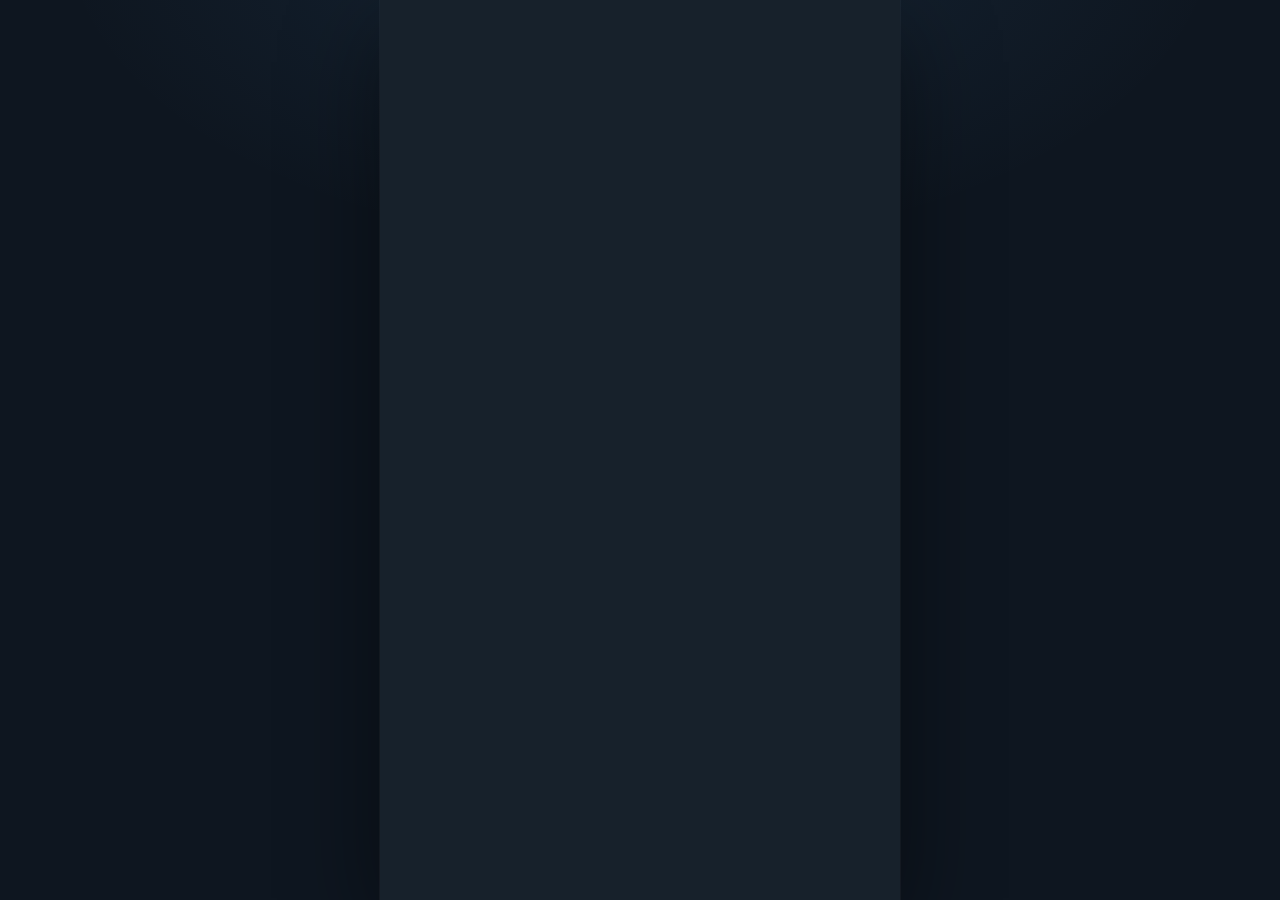
==== web_app/index.html @ c4d62d7a "Add Mini App hosting to TGDSS" ====
<!doctype html>
<html lang="ru" data-theme="dark">
  <head>
    <meta charset="utf-8" />
    <meta
      name="viewport"
      content="width=device-width, initial-scale=1, viewport-fit=cover"
    />
    <meta name="theme-color" content="#17212b" />
    <meta name="color-scheme" content="dark" />
    <meta name="format-detection" content="telephone=no" />
    <meta
      name="description"
      content="Демонстрационный каталог анкет игроков DDNet в формате Telegram Mini App. Вымышленные данные и медиа-заглушки."
    />
    <title>Анкеты DDNet — демо</title>

    <link rel="icon" href="assets/favicon.svg" type="image/svg+xml" />
    <link rel="stylesheet" href="css/base.css" />
    <link rel="stylesheet" href="css/components.css" />
    <link rel="stylesheet" href="css/views.css" />

    <!-- Клиентский SDK Mini Apps. Это не Bot API: токены не используются. -->
    <script src="https://telegram.org/js/telegram-web-app.js" defer></script>
    <script type="module" src="js/main.js"></script>
  </head>
  <body>
    <div id="app" class="app"></div>
    <div id="overlay-root"></div>
    <div id="toast-root" class="toast-root" aria-live="polite" aria-atomic="true"></div>

    <noscript>
      <div class="noscript">
        Для работы каталога нужен JavaScript. Это демонстрационное приложение без
        реальных данных.
      </div>
    </noscript>
  </body>
</html>
---- web_app/css/base.css ----
/* Базовые токены и каркас приложения */

:root {
  color-scheme: dark;

  --bg: #17212b;
  --bg-page: #0e1620;
  --surface: #1d2936;
  --surface-2: #24313f;
  --surface-3: #2d3c4d;

  --text: #f3f7fb;
  --text-2: #a9b9ca;
  --text-3: #8b9eb1;

  --accent: #61adf0;
  --accent-strong: #4d9fe8;
  --accent-ink: #08131d;
  --accent-soft: rgba(97, 173, 240, 0.14);

  --green: #4cd07d;
  --danger: #ff8181;
  --danger-soft: rgba(255, 129, 129, 0.12);

  --border: rgba(255, 255, 255, 0.07);
  --border-strong: rgba(255, 255, 255, 0.14);

  --radius-lg: 18px;
  --radius-md: 14px;
  --radius-sm: 11px;

  --header-h: 58px;
  --safe-top: max(env(safe-area-inset-top, 0px), var(--tg-safe-area-inset-top, 0px));
  --safe-bottom: max(env(safe-area-inset-bottom, 0px), var(--tg-safe-area-inset-bottom, 0px));

  --font:
    -apple-system, BlinkMacSystemFont, 'Segoe UI', Roboto, 'Helvetica Neue', Arial,
    'Noto Sans', sans-serif;

  --shadow-card: 0 6px 20px rgba(0, 0, 0, 0.16);
  --shadow-float: 0 16px 40px rgba(0, 0, 0, 0.42);
}

*,
*::before,
*::after {
  box-sizing: border-box;
}

html {
  background: var(--bg-page);
  -webkit-text-size-adjust: 100%;
}

html.is-locked,
html.is-locked body {
  overflow: hidden;
}

body {
  margin: 0;
  min-height: 100dvh;
  font-family: var(--font);
  font-size: 15px;
  line-height: 1.4;
  color: var(--text);
  background:
    radial-gradient(900px 500px at 50% -8%, rgba(97, 173, 240, 0.1), transparent 65%),
    var(--bg-page);
  -webkit-font-smoothing: antialiased;
  -moz-osx-font-smoothing: grayscale;
  -webkit-tap-highlight-color: transparent;
  overscroll-behavior-y: none;
}

h1,
h2,
h3,
p,
dl,
dd,
dt,
ul,
li {
  margin: 0;
  padding: 0;
}

ul {
  list-style: none;
}

button {
  font: inherit;
  color: inherit;
  background: none;
  border: 0;
  padding: 0;
  cursor: pointer;
  -webkit-tap-highlight-color: transparent;
}

input {
  font: inherit;
  color: inherit;
}

a {
  color: var(--accent);
  text-decoration: none;
}

img,
svg {
  display: block;
}

img {
  max-width: 100%;
}

[hidden] {
  display: none !important;
}

::selection {
  background: rgba(97, 173, 240, 0.34);
  color: #fff;
}

:focus-visible {
  outline: 2px solid var(--accent);
  outline-offset: 2px;
  border-radius: 6px;
}

.app {
  position: relative;
  width: 100%;
  max-width: 520px;
  min-height: 100vh;
  min-height: var(--tg-viewport-height, 100dvh);
  margin: 0 auto;
  background: var(--bg);
  overflow-x: clip;
  box-shadow:
    0 0 0 1px rgba(255, 255, 255, 0.035),
    0 30px 90px rgba(0, 0, 0, 0.45);
}

.view {
  display: flex;
  flex-direction: column;
  min-height: 100vh;
  min-height: var(--tg-viewport-height, 100dvh);
  animation: view-in 220ms ease both;
}

@keyframes view-in {
  from {
    opacity: 0;
  }
  to {
    opacity: 1;
  }
}

.sr-only {
  position: absolute;
  width: 1px;
  height: 1px;
  padding: 0;
  margin: -1px;
  overflow: hidden;
  clip: rect(0, 0, 0, 0);
  white-space: nowrap;
  border: 0;
}

.noscript {
  max-width: 420px;
  margin: 80px auto;
  padding: 20px;
  border-radius: 16px;
  background: var(--surface);
  color: var(--text-2);
  text-align: center;
  font-family: var(--font);
}

@media (min-width: 541px) {
  body {
    padding: 0;
  }
}

@media (max-width: 540px) {
  .app {
    box-shadow: none;
  }
}

@media (prefers-reduced-motion: reduce) {
  *,
  *::before,
  *::after {
    animation-duration: 0.01ms !important;
    animation-iteration-count: 1 !important;
    transition-duration: 0.01ms !important;
    scroll-behavior: auto !important;
  }
}
---- web_app/css/components.css ----
/* Переиспользуемые компоненты */

/* ---------- Шапка ---------- */

.app-header {
  position: sticky;
  top: 0;
  z-index: 30;
  display: grid;
  grid-template-columns: auto minmax(0, 1fr) auto;
  align-items: center;
  gap: 10px;
  min-height: var(--header-h);
  padding: calc(6px + var(--safe-top)) 12px 6px;
  background: rgba(23, 33, 43, 0.9);
  border-bottom: 1px solid var(--border);
  backdrop-filter: blur(18px) saturate(150%);
  -webkit-backdrop-filter: blur(18px) saturate(150%);
}

.app-header--center {
  grid-template-columns: 40px minmax(0, 1fr) 40px;
}

.app-header__side,
.app-header__actions {
  display: flex;
  align-items: center;
  gap: 4px;
}

.app-header__actions {
  justify-content: flex-end;
}

.app-header__titles {
  display: flex;
  flex-direction: column;
  justify-content: center;
  min-width: 0;
}

.app-header--center .app-header__titles {
  align-items: center;
  text-align: center;
}

.app-header__title {
  font-size: 16.5px;
  font-weight: 600;
  letter-spacing: -0.2px;
  white-space: nowrap;
  overflow: hidden;
  text-overflow: ellipsis;
}

.app-header__subtitle {
  margin-top: 1px;
  font-size: 11.5px;
  color: var(--text-3);
  white-space: nowrap;
  overflow: hidden;
  text-overflow: ellipsis;
}

.brand-mark {
  display: grid;
  place-items: center;
  width: 36px;
  height: 36px;
  border-radius: 11px;
  background: linear-gradient(140deg, #4d8df6 0%, #7b5cf0 100%);
  color: #fff;
  font-size: 12.5px;
  font-weight: 700;
  letter-spacing: 0.2px;
  box-shadow:
    inset 0 1px 0 rgba(255, 255, 255, 0.28),
    0 4px 12px rgba(63, 94, 220, 0.28);
}

.icon-button {
  display: grid;
  place-items: center;
  width: 40px;
  height: 40px;
  border-radius: 12px;
  color: var(--text-2);
  transition:
    background-color 150ms ease,
    color 150ms ease,
    transform 120ms ease;
}

.icon-button:active {
  transform: scale(0.94);
  background: var(--surface-2);
}

@media (hover: hover) {
  .icon-button:hover {
    background: var(--surface-2);
    color: var(--text);
  }
}

/* ---------- Поиск и чипы ---------- */

.search {
  display: flex;
  align-items: center;
  gap: 10px;
  height: 46px;
  padding: 0 12px;
  border-radius: 12px;
  background: var(--surface-2);
  border: 1px solid transparent;
  transition:
    border-color 160ms ease,
    background-color 160ms ease;
}

.search:focus-within {
  background: var(--surface);
  border-color: rgba(97, 173, 240, 0.45);
}

.search__icon {
  display: flex;
  color: var(--text-3);
  flex: 0 0 auto;
}

.search__input {
  flex: 1;
  min-width: 0;
  height: 100%;
  border: 0;
  outline: none;
  background: none;
  font-size: 16px;
}

.search__input::placeholder {
  color: var(--text-3);
}

.search__input::-webkit-search-cancel-button {
  display: none;
}

.search__clear {
  display: grid;
  place-items: center;
  width: 26px;
  height: 26px;
  border-radius: 50%;
  background: var(--surface-3);
  color: var(--text-2);
  flex: 0 0 auto;
}

.chips {
  display: flex;
  gap: 8px;
  overflow-x: auto;
  padding: 2px 0;
  scrollbar-width: none;
  -webkit-overflow-scrolling: touch;
}

.chips::-webkit-scrollbar {
  display: none;
}

.chip {
  flex: 0 0 auto;
  height: 34px;
  padding: 0 15px;
  border-radius: 999px;
  background: var(--surface-2);
  border: 1px solid transparent;
  color: var(--text-2);
  font-size: 13.5px;
  font-weight: 500;
  white-space: nowrap;
  transition:
    background-color 160ms ease,
    color 160ms ease,
    transform 120ms ease;
}

.chip:active {
  transform: scale(0.97);
}

.chip.is-active {
  background: var(--accent);
  color: var(--accent-ink);
  font-weight: 600;
}

/* ---------- Заголовки секций ---------- */

.section-head {
  display: flex;
  align-items: baseline;
  justify-content: space-between;
  gap: 12px;
  margin: 18px 2px 10px;
}

.section-title {
  display: flex;
  align-items: center;
  gap: 8px;
  font-size: 15px;
  font-weight: 600;
  letter-spacing: -0.1px;
}

.section-count {
  display: inline-flex;
  align-items: center;
  justify-content: center;
  min-width: 22px;
  height: 20px;
  padding: 0 7px;
  border-radius: 999px;
  background: var(--surface-2);
  color: var(--text-2);
  font-size: 11.5px;
  font-weight: 500;
  font-variant-numeric: tabular-nums;
}

.section-note {
  font-size: 11.5px;
  color: var(--text-3);
}

.section-hint {
  font-size: 11px;
  color: var(--text-3);
}

/* ---------- Карточка анкеты ---------- */

.player-list {
  display: grid;
  grid-template-columns: repeat(2, minmax(0, 1fr));
  gap: 12px;
}

.player-card {
  display: block;
  overflow: hidden;
  border-radius: var(--radius-lg);
  background: var(--surface);
  border: 1px solid var(--border);
  box-shadow: var(--shadow-card);
  color: var(--text);
  text-decoration: none;
  transition:
    transform 160ms ease,
    border-color 160ms ease;
}

.player-card:active {
  transform: scale(0.985);
  border-color: var(--border-strong);
}

@media (hover: hover) {
  .player-card:hover {
    border-color: var(--border-strong);
    transform: translateY(-1px);
  }
}

.player-card__cover {
  position: relative;
  aspect-ratio: 16 / 9;
  overflow: hidden;
  background: var(--surface-2);
}

.player-card__cover img {
  width: 100%;
  height: 100%;
  object-fit: cover;
}

.player-card__shade {
  position: absolute;
  inset: 0;
  background: linear-gradient(
    180deg,
    rgba(8, 14, 21, 0.34) 0%,
    rgba(8, 14, 21, 0) 38%,
    rgba(15, 23, 32, 0) 60%,
    rgba(15, 23, 32, 0.5) 100%
  );
  pointer-events: none;
}

.player-card__cover-top {
  position: absolute;
  top: 10px;
  left: 10px;
  right: 10px;
  display: flex;
  align-items: center;
  justify-content: space-between;
  gap: 8px;
}

.player-card__body {
  padding: 12px 14px 13px;
}

.player-card__row {
  display: flex;
  align-items: center;
  gap: 11px;
}

.avatar {
  display: block;
  border-radius: 50%;
  object-fit: cover;
  background: var(--surface-2);
}

.player-card__avatar {
  width: 50px;
  height: 50px;
  flex: 0 0 auto;
  border: 2px solid var(--surface-2);
}

.player-card__titles {
  flex: 1;
  min-width: 0;
}

.player-card__nick {
  font-size: 16.5px;
  font-weight: 600;
  letter-spacing: -0.2px;
  white-space: nowrap;
  overflow: hidden;
  text-overflow: ellipsis;
}

.player-card__meta {
  margin-top: 2px;
  font-size: 12px;
  color: var(--text-3);
  white-space: nowrap;
  overflow: hidden;
  text-overflow: ellipsis;
}

.player-card__chevron {
  display: flex;
  color: var(--text-3);
  flex: 0 0 auto;
  opacity: 0.85;
}

.player-card__stats {
  display: grid;
  grid-template-columns: repeat(2, minmax(0, 1fr));
  margin-top: 11px;
  padding-top: 10px;
  border-top: 1px solid var(--border);
}

.stat-cell {
  display: flex;
  flex-direction: column;
  gap: 1px;
  padding-left: 12px;
  border-left: 1px solid var(--border);
}

.stat-cell:first-child {
  padding-left: 0;
  border-left: 0;
}

.stat-cell__value {
  font-size: 14px;
  font-weight: 600;
  font-variant-numeric: tabular-nums;
}

.stat-cell__label {
  font-size: 10.5px;
  color: var(--text-3);
}

/* ---------- Значки ---------- */

.badge {
  display: inline-flex;
  align-items: center;
  gap: 5px;
  height: 26px;
  padding: 0 9px;
  border-radius: 9px;
  font-size: 11.5px;
  font-weight: 600;
  letter-spacing: 0.2px;
  white-space: nowrap;
  backdrop-filter: blur(10px);
  -webkit-backdrop-filter: blur(10px);
}

.badge--rank {
  background: rgba(8, 15, 23, 0.56);
  border: 1px solid rgba(255, 255, 255, 0.14);
  color: #fff;
}

.badge--online {
  background: rgba(8, 22, 15, 0.72);
  border: 1px solid rgba(76, 208, 125, 0.36);
  color: #b3f4cc;
}

.badge--online::before {
  content: '';
  width: 6px;
  height: 6px;
  border-radius: 50%;
  background: var(--green);
  box-shadow: 0 0 8px rgba(76, 208, 125, 0.85);
}

.badge--demo {
  position: absolute;
  left: 10px;
  bottom: 10px;
  height: 22px;
  padding: 0 8px;
  border-radius: 7px;
  background: rgba(8, 15, 23, 0.55);
  border: 1px solid rgba(255, 255, 255, 0.16);
  color: rgba(255, 255, 255, 0.82);
  font-size: 9.5px;
  letter-spacing: 1px;
  font-weight: 600;
}

/* ---------- Кнопки ---------- */

.btn {
  display: inline-flex;
  align-items: center;
  justify-content: center;
  gap: 8px;
  min-height: 46px;
  padding: 0 18px;
  border-radius: 12px;
  border: 1px solid transparent;
  font-size: 14.5px;
  font-weight: 600;
  letter-spacing: -0.1px;
  transition:
    background-color 150ms ease,
    transform 120ms ease,
    opacity 150ms ease;
}

.btn:active {
  transform: scale(0.98);
}

.btn--primary {
  background: var(--accent);
  color: var(--accent-ink);
}

.btn--secondary {
  background: var(--surface-2);
  border-color: var(--border);
  color: var(--text);
}

.btn--ghost {
  background: transparent;
  color: var(--accent);
}

.btn--block {
  width: 100%;
}

.btn--icon {
  width: 48px;
  min-width: 48px;
  padding: 0;
}

.btn[disabled] {
  opacity: 0.55;
  pointer-events: none;
}

@media (hover: hover) {
  .btn--primary:hover {
    background: #78baf7;
  }

  .btn--secondary:hover {
    background: var(--surface-3);
  }

  .btn--ghost:hover {
    background: var(--accent-soft);
  }
}

.link-button {
  align-self: center;
  padding: 6px;
  color: var(--accent);
  font-size: 12.5px;
}

/* ---------- Состояния ---------- */

.state {
  display: flex;
  flex-direction: column;
  align-items: center;
  text-align: center;
  padding: 42px 20px;
}

.state__icon {
  display: grid;
  place-items: center;
  width: 64px;
  height: 64px;
  margin-bottom: 16px;
  border-radius: 22px;
  background: var(--surface-2);
  color: var(--accent);
}

.state--danger .state__icon {
  background: var(--danger-soft);
  color: var(--danger);
}

.state__title {
  font-size: 18px;
  font-weight: 600;
  letter-spacing: -0.2px;
}

.state__text {
  max-width: 320px;
  margin-top: 8px;
  font-size: 14px;
  line-height: 1.5;
  color: var(--text-2);
}

.state__actions {
  display: flex;
  flex-wrap: wrap;
  justify-content: center;
  gap: 10px;
  margin-top: 22px;
}

/* ---------- Плашка о демо ---------- */

.demo-notice {
  display: flex;
  gap: 11px;
  padding: 13px 14px;
  border-radius: 14px;
  background: rgba(97, 173, 240, 0.07);
  border: 1px solid rgba(97, 173, 240, 0.14);
}

.demo-notice__icon {
  display: flex;
  padding-top: 1px;
  color: var(--accent);
  flex: 0 0 auto;
}

.demo-notice__title {
  margin-bottom: 3px;
  font-size: 12.5px;
  font-weight: 600;
}

.demo-notice__text {
  font-size: 11.5px;
  line-height: 1.45;
  color: var(--text-2);
}

/* ---------- Скелетоны ---------- */

.skeleton {
  position: relative;
  display: block;
  overflow: hidden;
  background: var(--surface-2);
  border-radius: 8px;
}

.skeleton::after {
  content: '';
  position: absolute;
  inset: 0;
  transform: translateX(-100%);
  background: linear-gradient(
    90deg,
    transparent 0%,
    rgba(255, 255, 255, 0.055) 50%,
    transparent 100%
  );
  animation: shimmer 1.5s infinite;
}

@keyframes shimmer {
  100% {
    transform: translateX(100%);
  }
}

.skeleton--cover {
  aspect-ratio: 16 / 9;
  border-radius: 0;
}

.skeleton--avatar {
  width: 50px;
  height: 50px;
  border-radius: 50%;
  flex: 0 0 auto;
}

.skeleton--line {
  height: 12px;
  border-radius: 6px;
}

.skeleton--thin {
  height: 9px;
}

.skeleton--w25 {
  width: 25%;
}

.skeleton--w30 {
  width: 30%;
}

.skeleton--w35 {
  width: 35%;
}

.skeleton--w40 {
  width: 40%;
}

.skeleton--w55 {
  width: 55%;
}

.skeleton--w60 {
  width: 60%;
}

.skeleton--w70 {
  width: 70%;
}

.skeleton--w80 {
  width: 80%;
}

.skeleton-stack {
  display: flex;
  flex: 1;
  flex-direction: column;
  gap: 8px;
}

.player-card--skeleton .skeleton--line {
  margin-top: 10px;
}

.player-card--skeleton .skeleton-stack .skeleton--line {
  margin-top: 0;
}

.skeleton-stats {
  display: grid;
  grid-template-columns: repeat(3, 1fr);
  gap: 10px;
  margin-top: 16px;
}

.skeleton--tile {
  height: 32px;
  border-radius: 8px;
}

/* ---------- Нижняя панель действий ---------- */

.action-bar {
  position: fixed;
  bottom: 0;
  left: 50%;
  z-index: 40;
  width: 100%;
  max-width: 520px;
  transform: translateX(-50%);
  padding: 10px 16px calc(10px + var(--safe-bottom));
  background: rgba(23, 33, 43, 0.92);
  border-top: 1px solid var(--border);
  backdrop-filter: blur(16px) saturate(150%);
  -webkit-backdrop-filter: blur(16px) saturate(150%);
}

.action-bar__inner {
  display: flex;
  gap: 10px;
}

.action-bar__icon {
  flex: 0 0 48px;
}

.action-bar__share {
  flex: 1;
}

/* ---------- Оверлеи ---------- */

.overlay {
  position: fixed;
  inset: 0;
  z-index: 100;
  display: flex;
  justify-content: center;
}

.overlay__backdrop {
  position: absolute;
  inset: 0;
  background: rgba(5, 10, 16, 0.62);
  backdrop-filter: blur(3px);
  -webkit-backdrop-filter: blur(3px);
  opacity: 0;
  transition: opacity 220ms ease;
}

.overlay--sheet {
  align-items: flex-end;
}

.overlay.is-open .overlay__backdrop {
  opacity: 1;
}

.overlay.is-closing .overlay__backdrop {
  opacity: 0;
}

/* ---------- Нижняя шторка ---------- */

.sheet {
  position: relative;
  display: flex;
  flex-direction: column;
  width: 100%;
  max-width: 520px;
  max-height: 88dvh;
  padding-bottom: calc(10px + var(--safe-bottom));
  background: var(--bg);
  border: 1px solid var(--border);
  border-bottom: 0;
  border-radius: 22px 22px 0 0;
  box-shadow: var(--shadow-float);
  transform: translateY(28px);
  opacity: 0;
  outline: none;
  transition:
    transform 240ms cubic-bezier(0.2, 0.8, 0.2, 1),
    opacity 200ms ease;
}

.overlay.is-open .sheet {
  transform: none;
  opacity: 1;
}

.overlay.is-closing .sheet {
  transform: translateY(36px);
  opacity: 0;
}

.sheet__handle {
  width: 38px;
  height: 4px;
  margin: 8px auto 2px;
  border-radius: 2px;
  background: var(--border-strong);
}

.sheet__head {
  display: flex;
  align-items: flex-start;
  justify-content: space-between;
  gap: 12px;
  padding: 6px 16px 10px 18px;
}

.sheet__eyebrow {
  margin-bottom: 3px;
  font-size: 10.5px;
  letter-spacing: 0.6px;
  text-transform: uppercase;
  color: var(--text-3);
}

.sheet__title {
  font-size: 20px;
  font-weight: 700;
  letter-spacing: -0.3px;
}

.sheet__body {
  overflow-y: auto;
  padding: 0 18px 8px;
  overscroll-behavior: contain;
}

.sheet__lead {
  margin-bottom: 14px;
  font-size: 13.5px;
  line-height: 1.55;
  color: var(--text-2);
}

.fact-strip {
  display: flex;
  flex-wrap: wrap;
  gap: 6px;
  margin-bottom: 18px;
}

.fact-pill {
  display: inline-flex;
  align-items: baseline;
  gap: 3px;
  padding: 5px 9px;
  border-radius: 8px;
  background: var(--surface-2);
  color: var(--text-2);
  font-size: 11px;
}

.fact-pill b {
  color: var(--text);
  font-size: 12px;
}

.fact-list {
  display: flex;
  flex-direction: column;
  gap: 15px;
}

.fact {
  display: flex;
  gap: 11px;
}

.fact__icon {
  display: grid;
  place-items: center;
  width: 34px;
  height: 34px;
  border-radius: 10px;
  background: var(--surface-2);
  color: var(--accent);
  flex: 0 0 auto;
}

.fact__title {
  margin-bottom: 2px;
  font-size: 13.5px;
  font-weight: 600;
}

.fact__text {
  font-size: 12.5px;
  line-height: 1.5;
  color: var(--text-2);
}

.sheet__footer {
  display: flex;
  align-items: center;
  justify-content: space-between;
  gap: 12px;
  padding: 12px 18px 2px;
  border-top: 1px solid var(--border);
}

.sheet__version {
  font-size: 11px;
  color: var(--text-3);
}

.sheet__footer .btn {
  min-height: 40px;
  padding: 0 20px;
}

/* ---------- Лайтбокс ---------- */

.overlay--lightbox {
  z-index: 120;
  background: rgba(4, 8, 13, 0.97);
  opacity: 0;
  transition: opacity 180ms ease;
}

.overlay--lightbox.is-open {
  opacity: 1;
}

.overlay--lightbox.is-closing {
  opacity: 0;
}

.lightbox {
  position: relative;
  display: flex;
  flex-direction: column;
  width: 100%;
  max-width: 760px;
  height: 100dvh;
  padding: calc(8px + var(--safe-top)) 12px calc(10px + var(--safe-bottom));
  outline: none;
}

.lightbox__head {
  display: flex;
  align-items: center;
  justify-content: space-between;
  gap: 12px;
  padding: 2px 2px 8px;
}

.lightbox__head-text {
  display: flex;
  flex-direction: column;
  gap: 2px;
}

.lightbox__title {
  font-size: 14px;
  font-weight: 600;
}

.lightbox__counter {
  font-size: 11.5px;
  color: var(--text-3);
  font-variant-numeric: tabular-nums;
}

.lightbox__close {
  display: grid;
  place-items: center;
  width: 40px;
  height: 40px;
  border-radius: 50%;
  background: rgba(255, 255, 255, 0.08);
  border: 1px solid var(--border);
  color: var(--text);
}

.lightbox__viewport {
  position: relative;
  display: flex;
  flex: 1;
  align-items: center;
  justify-content: center;
  min-height: 0;
}

.lightbox__stage {
  display: flex;
  align-items: center;
  justify-content: center;
  width: 100%;
  height: 100%;
  touch-action: pan-y;
}

.lightbox__image {
  max-width: 100%;
  max-height: 100%;
  border-radius: 14px;
  object-fit: contain;
  background: #0a1119;
  box-shadow: 0 18px 50px rgba(0, 0, 0, 0.45);
}

.lightbox__video {
  position: relative;
  display: flex;
  align-items: center;
  justify-content: center;
  width: 100%;
  height: 100%;
}

.lightbox__video img {
  max-width: 100%;
  max-height: 100%;
  border-radius: 14px;
  object-fit: contain;
}

.lightbox__play {
  position: absolute;
  inset: 0;
  display: flex;
  flex-direction: column;
  align-items: center;
  justify-content: center;
  gap: 4px;
  width: 82px;
  height: 82px;
  margin: auto;
  border-radius: 50%;
  background: rgba(8, 15, 23, 0.66);
  border: 1px solid rgba(255, 255, 255, 0.28);
  color: #fff;
  font-size: 9.5px;
  backdrop-filter: blur(8px);
  -webkit-backdrop-filter: blur(8px);
}

.lightbox__play span {
  opacity: 0.82;
}

.lightbox__nav {
  position: absolute;
  top: 50%;
  z-index: 2;
  display: grid;
  place-items: center;
  width: 40px;
  height: 40px;
  border-radius: 50%;
  background: rgba(255, 255, 255, 0.08);
  border: 1px solid var(--border);
  color: var(--text);
  transform: translateY(-50%);
  backdrop-filter: blur(8px);
  -webkit-backdrop-filter: blur(8px);
}

.lightbox__nav--prev {
  left: 2px;
}

.lightbox__nav--next {
  right: 2px;
}

.lightbox__nav:disabled {
  opacity: 0.18;
  pointer-events: none;
}

.lightbox__foot {
  display: flex;
  flex-direction: column;
  gap: 3px;
  padding: 12px 6px 2px;
}

.lightbox__caption {
  font-size: 13px;
  line-height: 1.45;
  color: var(--text-2);
}

.lightbox__meta {
  font-size: 11px;
  color: var(--text-3);
}

/* ---------- Тост ---------- */

.toast-root {
  position: fixed;
  bottom: calc(84px + var(--safe-bottom));
  left: 50%;
  z-index: 200;
  display: flex;
  justify-content: center;
  width: min(440px, calc(100vw - 32px));
  transform: translateX(-50%);
  pointer-events: none;
}

.toast {
  display: flex;
  align-items: center;
  gap: 9px;
  max-width: 100%;
  padding: 10px 14px;
  border-radius: 12px;
  background: #283747;
  border: 1px solid var(--border-strong);
  box-shadow: var(--shadow-float);
  font-size: 13px;
  line-height: 1.35;
  opacity: 0;
  transform: translateY(10px);
  transition:
    opacity 200ms ease,
    transform 200ms ease;
}

.toast.is-visible {
  opacity: 1;
  transform: none;
}

.toast__icon {
  display: flex;
  color: var(--accent);
  flex: 0 0 auto;
}

.toast--danger .toast__icon {
  color: var(--danger);
}

.toast__text {
  min-width: 0;
}
---- web_app/css/views.css ----
/* Экраны приложения */

/* ---------- Главная ---------- */

.view--home {
  padding-bottom: 0;
}

.home {
  display: flex;
  flex: 1;
  flex-direction: column;
  padding: 12px 16px calc(26px + var(--safe-bottom));
}

.home__top {
  display: flex;
  flex-direction: column;
  gap: 10px;
}

.home__list {
  margin-top: 2px;
}

.home__footer {
  display: flex;
  flex-direction: column;
  gap: 12px;
  margin-top: 24px;
}

.load-more {
  margin-top: 14px;
}

/* ---------- Подробная анкета ---------- */

.view--player {
  padding-bottom: calc(86px + var(--safe-bottom));
}

.profile-hero {
  position: relative;
}

.profile-hero__cover {
  position: relative;
  aspect-ratio: 16 / 9;
  overflow: hidden;
  background: var(--surface-2);
}

.profile-hero__cover img {
  width: 100%;
  height: 100%;
  object-fit: cover;
}

.profile-hero__shade {
  position: absolute;
  inset: 0;
  background: linear-gradient(
    180deg,
    rgba(9, 15, 23, 0.24) 0%,
    rgba(9, 15, 23, 0) 42%,
    rgba(23, 33, 43, 0.72) 100%
  );
  pointer-events: none;
}

.profile-live {
  position: absolute;
  z-index: 2;
  top: 10px;
  right: 10px;
  display: flex;
  flex-direction: column;
  align-items: flex-end;
  gap: 3px;
  max-width: min(72%, 280px);
  padding: 8px 10px;
  border: 1px solid rgba(255, 255, 255, 0.2);
  border-radius: 12px;
  background: rgba(8, 15, 23, 0.76);
  color: #fff;
  text-align: right;
  backdrop-filter: blur(10px);
  -webkit-backdrop-filter: blur(10px);
}

.profile-live__label {
  color: #b3f4cc;
  font-size: 9px;
  font-weight: 700;
  letter-spacing: 0.7px;
}

.profile-live__server,
.profile-live__map {
  max-width: 100%;
  overflow: hidden;
  font-size: 11px;
  line-height: 1.25;
  text-overflow: ellipsis;
  white-space: nowrap;
}

.profile-live__map {
  color: rgba(255, 255, 255, 0.72);
}

.profile-hero__identity {
  position: relative;
  display: flex;
  flex-direction: column;
  align-items: center;
  margin-top: -46px;
  padding: 0 20px;
  text-align: center;
}

.profile-hero__avatar-wrap {
  position: relative;
  width: 96px;
  height: 96px;
  flex: 0 0 auto;
}

.profile-hero__avatar {
  width: 96px;
  height: 96px;
  border: 4px solid var(--bg);
  border-radius: 50%;
  object-fit: cover;
  background: var(--surface-2);
  box-shadow: 0 10px 28px rgba(0, 0, 0, 0.32);
}

.profile-hero__nick {
  max-width: 100%;
  margin-top: 10px;
  font-size: 24px;
  font-weight: 700;
  letter-spacing: -0.4px;
  overflow-wrap: anywhere;
}

.profile-hero__meta {
  display: flex;
  align-items: center;
  gap: 6px;
  margin-top: 4px;
  font-size: 12.5px;
  color: var(--text-3);
}

.profile-body {
  display: flex;
  flex-direction: column;
  gap: 20px;
  padding: 18px 16px 0;
}

.section {
  display: flex;
  flex-direction: column;
}

.section > .section-head {
  margin: 0 2px 9px;
}

/* Плитки ключевой статистики */

.stat-tiles {
  display: grid;
  grid-template-columns: repeat(2, 1fr);
  padding: 14px 0;
  border: 1px solid var(--border);
  border-radius: 16px;
  background: var(--surface);
}

.stat-tile {
  display: flex;
  flex-direction: column;
  align-items: center;
  gap: 2px;
  padding: 0 8px;
  border-left: 1px solid var(--border);
}

.stat-tile:first-child {
  border-left: 0;
}

.stat-tile__value {
  font-size: 20px;
  font-weight: 700;
  letter-spacing: -0.3px;
  font-variant-numeric: tabular-nums;
}

.stat-tile__label {
  font-size: 10.5px;
  color: var(--text-3);
  text-align: center;
}

/* Таблица статистики */

.info-card {
  padding: 4px 0;
  border: 1px solid var(--border);
  border-radius: 16px;
  background: var(--surface);
  overflow: hidden;
}

.info-row {
  display: flex;
  align-items: center;
  gap: 10px;
  padding: 10px 14px;
  border-top: 1px solid var(--border);
}

.info-row:first-child {
  border-top: 0;
}

.info-row__icon {
  display: grid;
  place-items: center;
  width: 30px;
  height: 30px;
  border-radius: 9px;
  background: var(--surface-2);
  color: var(--accent);
  flex: 0 0 auto;
}

.info-row__label {
  flex: 1;
  min-width: 0;
  font-size: 13.5px;
  color: var(--text-2);
}

.info-row__value {
  max-width: 58%;
  font-size: 13.5px;
  font-weight: 600;
  color: var(--text);
  text-align: right;
  overflow-wrap: anywhere;
}

/* Описание */

.text-card {
  padding: 14px 15px;
  border: 1px solid var(--border);
  border-radius: 16px;
  background: var(--surface);
}

.text-card p {
  font-size: 13.8px;
  line-height: 1.6;
  color: var(--text-2);
}

/* Галерея */

.gallery {
  display: grid;
  grid-template-columns: 1fr 1fr;
  gap: 8px;
}

.gallery__item {
  position: relative;
  aspect-ratio: 1 / 1;
  padding: 0;
  overflow: hidden;
  border: 0;
  border-radius: 14px;
  background: var(--surface-2);
  cursor: pointer;
}

.gallery__item:first-child {
  grid-column: 1 / -1;
  aspect-ratio: 16 / 9;
}

.gallery__item img {
  width: 100%;
  height: 100%;
  object-fit: cover;
  transition: transform 300ms ease;
}

.gallery__item:active img {
  transform: scale(1.03);
}

.gallery__item:focus-visible {
  outline-offset: -3px;
}

.gallery__shade {
  position: absolute;
  inset: 0;
  background: linear-gradient(
    180deg,
    rgba(8, 14, 21, 0.04) 0%,
    rgba(8, 14, 21, 0.12) 55%,
    rgba(8, 14, 21, 0.5) 100%
  );
  pointer-events: none;
}

.gallery__play {
  position: absolute;
  inset: 0;
  display: grid;
  place-items: center;
  width: 48px;
  height: 48px;
  margin: auto;
  border-radius: 50%;
  background: rgba(8, 14, 21, 0.55);
  border: 1px solid rgba(255, 255, 255, 0.25);
  color: #fff;
  backdrop-filter: blur(8px);
  -webkit-backdrop-filter: blur(8px);
}

.gallery__play svg {
  margin-left: 2px;
}

.gallery__duration {
  position: absolute;
  right: 8px;
  bottom: 8px;
  padding: 2px 6px;
  border-radius: 6px;
  background: rgba(8, 14, 21, 0.72);
  color: #fff;
  font-size: 10.5px;
  font-weight: 600;
}

.gallery__type {
  position: absolute;
  top: 8px;
  left: 8px;
  display: grid;
  place-items: center;
  width: 26px;
  height: 26px;
  border-radius: 8px;
  background: rgba(8, 14, 21, 0.55);
  color: rgba(255, 255, 255, 0.82);
  backdrop-filter: blur(8px);
  -webkit-backdrop-filter: blur(8px);
}

/* ---------- Скелетон анкеты ---------- */

.player-skeleton {
  padding-bottom: 30px;
}

.skeleton--hero {
  aspect-ratio: 16 / 9;
  border-radius: 0;
}

.player-skeleton__head {
  display: flex;
  flex-direction: column;
  align-items: center;
  gap: 10px;
  margin-top: -44px;
  padding: 0 20px;
}

.skeleton--profile-avatar {
  width: 92px;
  height: 92px;
  border: 4px solid var(--bg);
  border-radius: 50%;
}

.player-skeleton__head .skeleton--line {
  height: 12px;
}

.player-skeleton__head .skeleton--thin {
  height: 9px;
}

.skeleton-tiles {
  display: grid;
  grid-template-columns: repeat(2, 1fr);
  gap: 8px;
  padding: 20px 16px 0;
}

.skeleton-tiles .skeleton--tile {
  height: 64px;
  border-radius: 12px;
}

.player-skeleton__block {
  display: flex;
  flex-direction: column;
  gap: 10px;
  padding: 22px 16px 0;
}

.skeleton--panel {
  height: 190px;
  border-radius: 16px;
}

.skeleton--panel-sm {
  height: 100px;
}

/* ---------- Ошибки ---------- */

.player-error {
  padding: 26px 16px calc(40px + var(--safe-bottom));
}

/* ---------- 404 ---------- */

.view--notfound .notfound {
  display: flex;
  flex: 1;
  align-items: center;
  justify-content: center;
  padding: 20px 16px calc(30px + var(--safe-bottom));
}
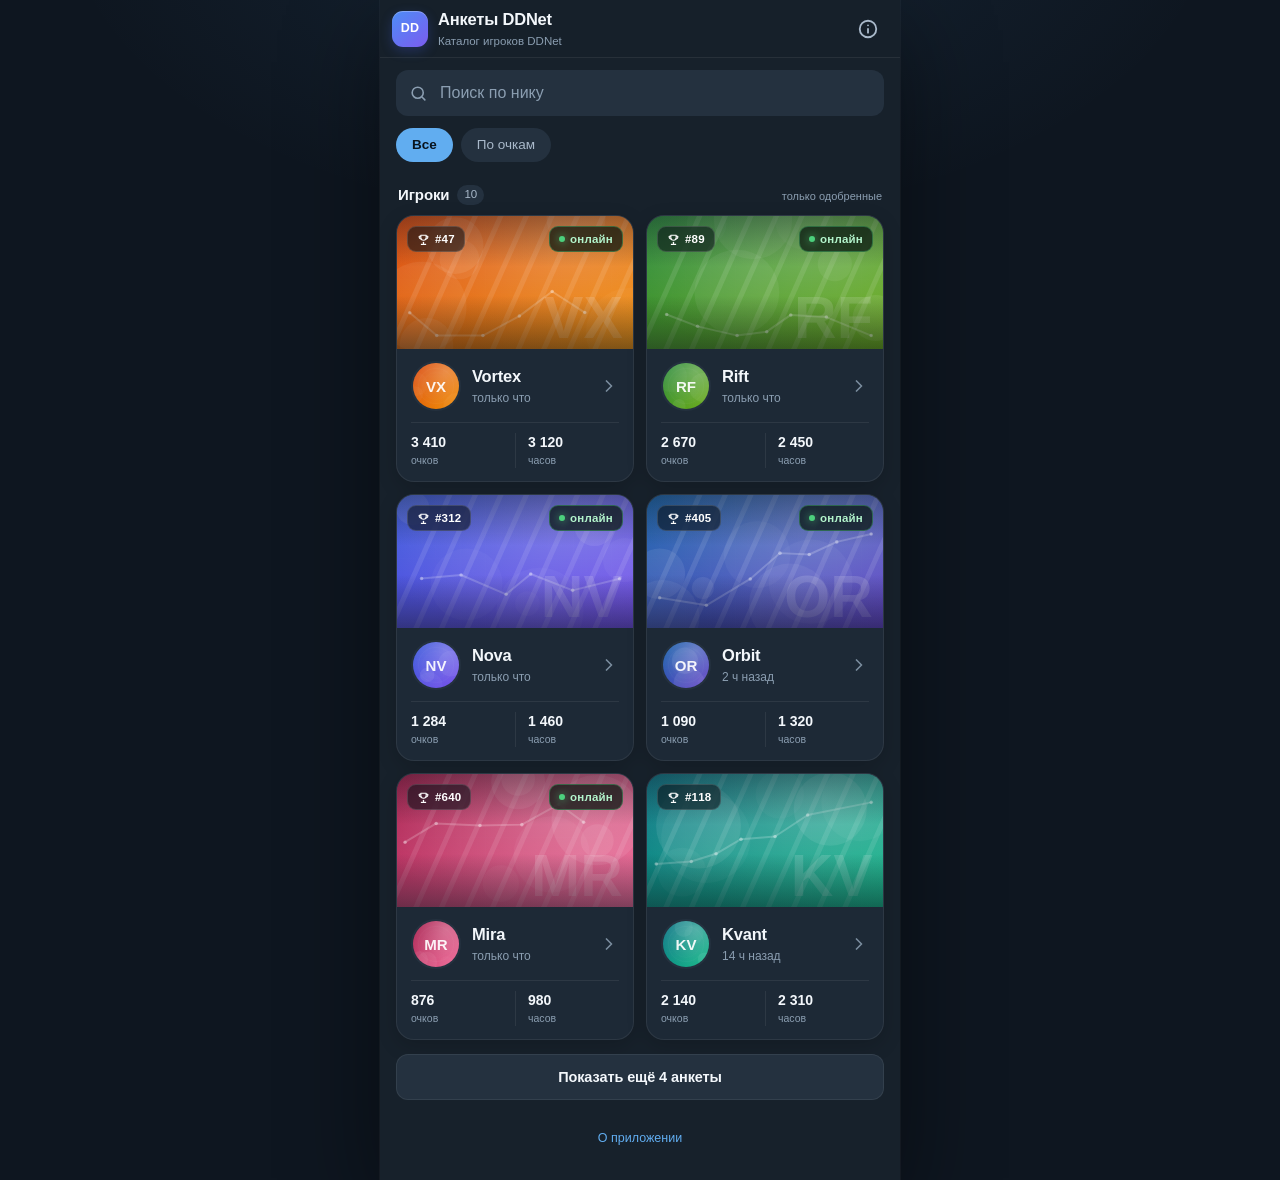
==== commit 9d006e70: "Serve Mini App from dossier bot startup" ====
--- a/web_app/index.html
+++ b/web_app/index.html
@@ -11,9 +11,9 @@
     <meta name="format-detection" content="telephone=no" />
     <meta
       name="description"
-      content="Демонстрационный каталог анкет игроков DDNet в формате Telegram Mini App. Вымышленные данные и медиа-заглушки."
+      content="Каталог анкет игроков DDNet в формате Telegram Mini App. Сейчас отображаются примеры профилей."
     />
-    <title>Анкеты DDNet — демо</title>
+    <title>Анкеты DDNet</title>
 
     <link rel="icon" href="assets/favicon.svg" type="image/svg+xml" />
     <link rel="stylesheet" href="css/base.css" />
@@ -31,8 +31,7 @@
 
     <noscript>
       <div class="noscript">
-        Для работы каталога нужен JavaScript. Это демонстрационное приложение без
-        реальных данных.
+        Для работы каталога нужен JavaScript. Сейчас отображаются примеры анкет.
       </div>
     </noscript>
   </body>
--- a/web_app/css/components.css
+++ b/web_app/css/components.css
@@ -439,21 +439,6 @@
   box-shadow: 0 0 8px rgba(76, 208, 125, 0.85);
 }
 
-.badge--demo {
-  position: absolute;
-  left: 10px;
-  bottom: 10px;
-  height: 22px;
-  padding: 0 8px;
-  border-radius: 7px;
-  background: rgba(8, 15, 23, 0.55);
-  border: 1px solid rgba(255, 255, 255, 0.16);
-  color: rgba(255, 255, 255, 0.82);
-  font-size: 9.5px;
-  letter-spacing: 1px;
-  font-weight: 600;
-}
-
 /* ---------- Кнопки ---------- */
 
 .btn {
@@ -576,36 +561,6 @@
   justify-content: center;
   gap: 10px;
   margin-top: 22px;
-}
-
-/* ---------- Плашка о демо ---------- */
-
-.demo-notice {
-  display: flex;
-  gap: 11px;
-  padding: 13px 14px;
-  border-radius: 14px;
-  background: rgba(97, 173, 240, 0.07);
-  border: 1px solid rgba(97, 173, 240, 0.14);
-}
-
-.demo-notice__icon {
-  display: flex;
-  padding-top: 1px;
-  color: var(--accent);
-  flex: 0 0 auto;
-}
-
-.demo-notice__title {
-  margin-bottom: 3px;
-  font-size: 12.5px;
-  font-weight: 600;
-}
-
-.demo-notice__text {
-  font-size: 11.5px;
-  line-height: 1.45;
-  color: var(--text-2);
 }
 
 /* ---------- Скелетоны ---------- */
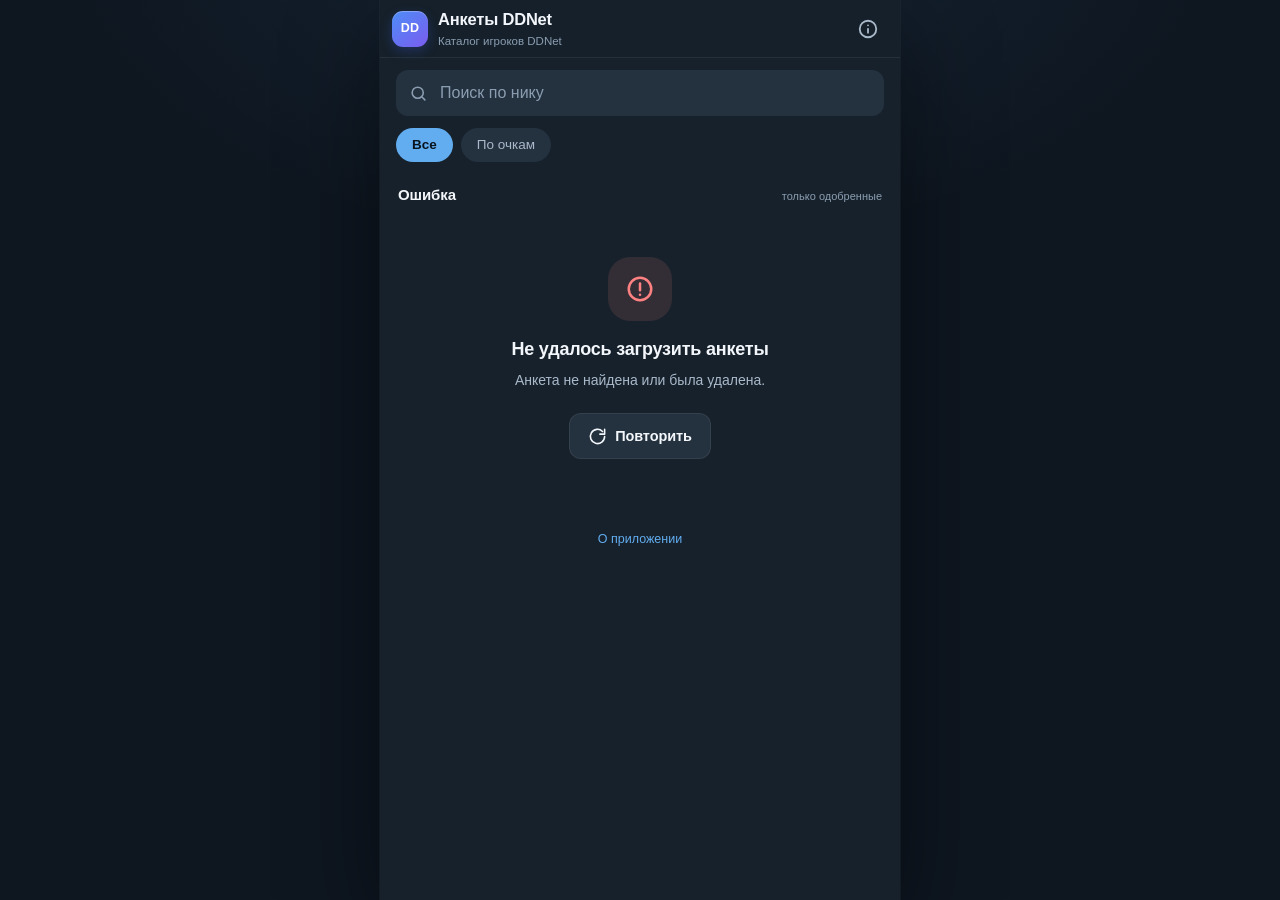
==== commit d325566c: "Connect approved dossiers to Mini App" ====
--- a/web_app/index.html
+++ b/web_app/index.html
@@ -11,7 +11,7 @@
     <meta name="format-detection" content="telephone=no" />
     <meta
       name="description"
-      content="Каталог анкет игроков DDNet в формате Telegram Mini App. Сейчас отображаются примеры профилей."
+      content="Каталог одобренных анкет игроков DDNet в формате Telegram Mini App."
     />
     <title>Анкеты DDNet</title>
 
@@ -31,7 +31,7 @@
 
     <noscript>
       <div class="noscript">
-        Для работы каталога нужен JavaScript. Сейчас отображаются примеры анкет.
+        Для просмотра каталога включите JavaScript.
       </div>
     </noscript>
   </body>
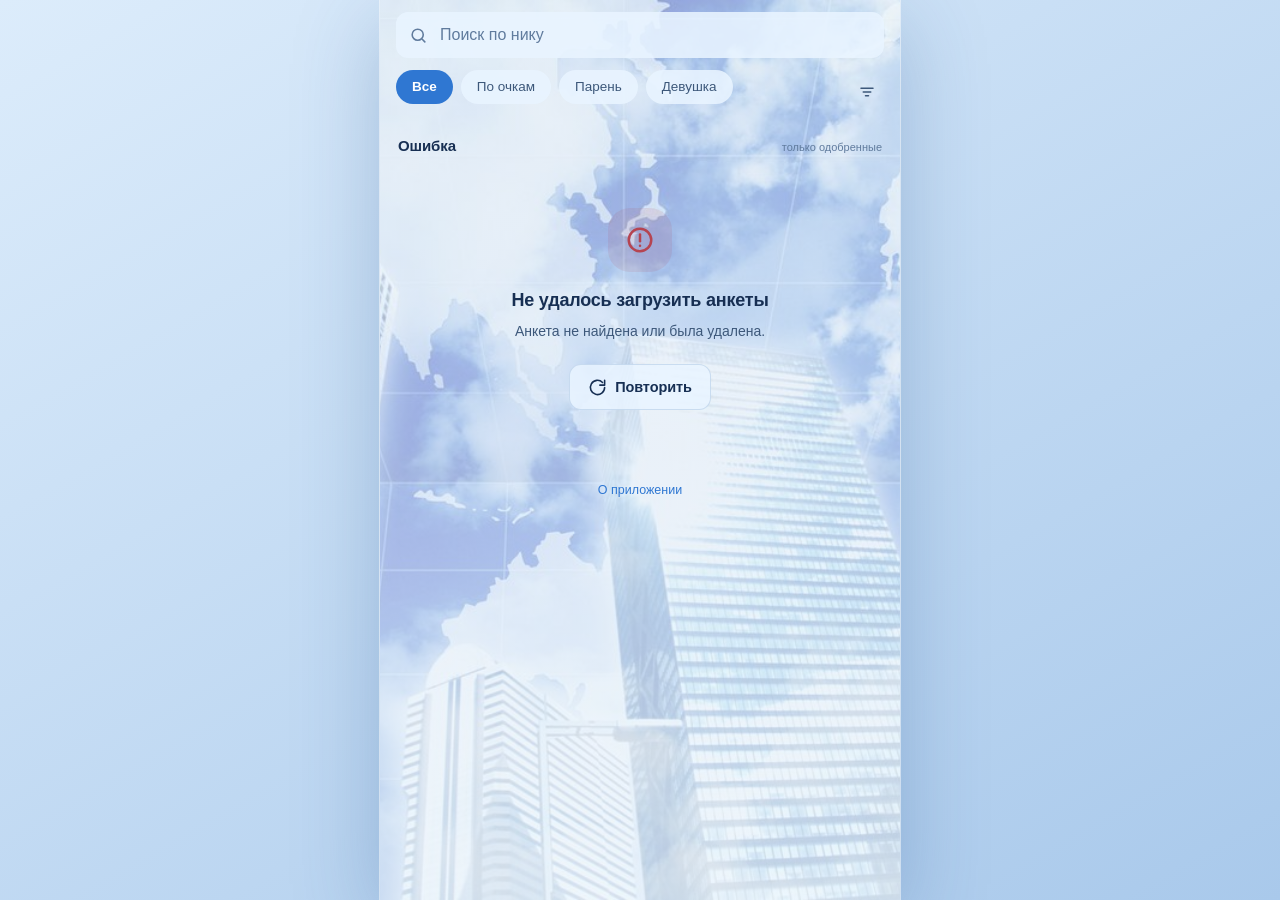
==== commit 394e7235: "Apply sky city theme to dossier app" ====
--- a/web_app/index.html
+++ b/web_app/index.html
@@ -1,13 +1,13 @@
 <!doctype html>
-<html lang="ru" data-theme="dark">
+<html lang="ru" data-theme="sky">
   <head>
     <meta charset="utf-8" />
     <meta
       name="viewport"
       content="width=device-width, initial-scale=1, viewport-fit=cover"
     />
-    <meta name="theme-color" content="#17212b" />
-    <meta name="color-scheme" content="dark" />
+    <meta name="theme-color" content="#e8f3ff" />
+    <meta name="color-scheme" content="light" />
     <meta name="format-detection" content="telephone=no" />
     <meta
       name="description"
--- a/web_app/css/base.css
+++ b/web_app/css/base.css
@@ -1,29 +1,29 @@
 /* Базовые токены и каркас приложения */
 
 :root {
-  color-scheme: dark;
-
-  --bg: #17212b;
-  --bg-page: #0e1620;
-  --surface: #1d2936;
-  --surface-2: #24313f;
-  --surface-3: #2d3c4d;
-
-  --text: #f3f7fb;
-  --text-2: #a9b9ca;
-  --text-3: #8b9eb1;
-
-  --accent: #61adf0;
-  --accent-strong: #4d9fe8;
-  --accent-ink: #08131d;
-  --accent-soft: rgba(97, 173, 240, 0.14);
-
-  --green: #4cd07d;
-  --danger: #ff8181;
-  --danger-soft: rgba(255, 129, 129, 0.12);
-
-  --border: rgba(255, 255, 255, 0.07);
-  --border-strong: rgba(255, 255, 255, 0.14);
+  color-scheme: light;
+
+  --bg: #eaf3ff;
+  --bg-page: #c9dff5;
+  --surface: rgba(255, 255, 255, 0.86);
+  --surface-2: rgba(233, 244, 255, 0.88);
+  --surface-3: rgba(207, 226, 247, 0.95);
+
+  --text: #172f53;
+  --text-2: #3d587a;
+  --text-3: #607b9d;
+
+  --accent: #2f77d2;
+  --accent-strong: #1d63bd;
+  --accent-ink: #ffffff;
+  --accent-soft: rgba(47, 119, 210, 0.13);
+
+  --green: #15896c;
+  --danger: #b54451;
+  --danger-soft: rgba(181, 68, 81, 0.11);
+
+  --border: rgba(63, 113, 172, 0.18);
+  --border-strong: rgba(45, 103, 176, 0.34);
 
   --radius-lg: 18px;
   --radius-md: 14px;
@@ -37,8 +37,8 @@
     -apple-system, BlinkMacSystemFont, 'Segoe UI', Roboto, 'Helvetica Neue', Arial,
     'Noto Sans', sans-serif;
 
-  --shadow-card: 0 6px 20px rgba(0, 0, 0, 0.16);
-  --shadow-float: 0 16px 40px rgba(0, 0, 0, 0.42);
+  --shadow-card: 0 10px 28px rgba(29, 77, 143, 0.13);
+  --shadow-float: 0 18px 46px rgba(20, 61, 115, 0.24);
 }
 
 *,
@@ -64,9 +64,7 @@
   font-size: 15px;
   line-height: 1.4;
   color: var(--text);
-  background:
-    radial-gradient(900px 500px at 50% -8%, rgba(97, 173, 240, 0.1), transparent 65%),
-    var(--bg-page);
+  background: linear-gradient(150deg, #dcecfb, #a9c9eb);
   -webkit-font-smoothing: antialiased;
   -moz-osx-font-smoothing: grayscale;
   -webkit-tap-highlight-color: transparent;
@@ -124,8 +122,8 @@
 }
 
 ::selection {
-  background: rgba(97, 173, 240, 0.34);
-  color: #fff;
+  background: rgba(57, 133, 222, 0.28);
+  color: var(--text);
 }
 
 :focus-visible {
@@ -141,14 +139,30 @@
   min-height: 100vh;
   min-height: var(--tg-viewport-height, 100dvh);
   margin: 0 auto;
-  background: var(--bg);
+  isolation: isolate;
+  background: var(--bg-page);
   overflow-x: clip;
   box-shadow:
-    0 0 0 1px rgba(255, 255, 255, 0.035),
-    0 30px 90px rgba(0, 0, 0, 0.45);
+    0 0 0 1px rgba(255, 255, 255, 0.5),
+    0 24px 80px rgba(35, 82, 144, 0.28);
+}
+
+.app::before {
+  content: '';
+  position: fixed;
+  inset: 0;
+  z-index: 0;
+  width: min(100%, 520px);
+  margin: 0 auto;
+  background:
+    linear-gradient(180deg, rgba(233, 244, 255, 0.56), rgba(228, 240, 255, 0.64) 50%, rgba(236, 246, 255, 0.76)),
+    url('../assets/sky-city.png') center center / cover no-repeat;
+  pointer-events: none;
 }
 
 .view {
+  position: relative;
+  z-index: 1;
   display: flex;
   flex-direction: column;
   min-height: 100vh;
--- a/web_app/css/components.css
+++ b/web_app/css/components.css
@@ -12,7 +12,7 @@
   gap: 10px;
   min-height: var(--header-h);
   padding: calc(6px + var(--safe-top)) 12px 6px;
-  background: rgba(23, 33, 43, 0.9);
+  background: rgba(232, 243, 255, 0.86);
   border-bottom: 1px solid var(--border);
   backdrop-filter: blur(18px) saturate(150%);
   -webkit-backdrop-filter: blur(18px) saturate(150%);
@@ -69,14 +69,14 @@
   width: 36px;
   height: 36px;
   border-radius: 11px;
-  background: linear-gradient(140deg, #4d8df6 0%, #7b5cf0 100%);
+  background: linear-gradient(140deg, #4a9de4 0%, #326bc7 100%);
   color: #fff;
   font-size: 12.5px;
   font-weight: 700;
   letter-spacing: 0.2px;
   box-shadow:
     inset 0 1px 0 rgba(255, 255, 255, 0.28),
-    0 4px 12px rgba(63, 94, 220, 0.28);
+    0 4px 12px rgba(43, 103, 183, 0.25);
 }
 
 .icon-button {
@@ -122,7 +122,7 @@
 
 .search:focus-within {
   background: var(--surface);
-  border-color: rgba(97, 173, 240, 0.45);
+  border-color: rgba(47, 119, 210, 0.5);
 }
 
 .search__icon {
@@ -160,17 +160,156 @@
   flex: 0 0 auto;
 }
 
+.filter-row {
+  display: flex;
+  align-items: center;
+  gap: 8px;
+  min-width: 0;
+}
+
+.chips-wrap {
+  position: relative;
+  flex: 1 1 auto;
+  min-width: 0;
+  padding-bottom: 6px;
+}
+
 .chips {
   display: flex;
   gap: 8px;
   overflow-x: auto;
-  padding: 2px 0;
+  padding: 2px 0 5px;
+  overscroll-behavior-x: contain;
   scrollbar-width: none;
+  touch-action: pan-x;
   -webkit-overflow-scrolling: touch;
 }
 
 .chips::-webkit-scrollbar {
   display: none;
+}
+
+.chips-scrollbar {
+  position: absolute;
+  right: 0;
+  bottom: 2px;
+  left: 0;
+  height: 2px;
+  overflow: hidden;
+  border-radius: 99px;
+  background: var(--surface-3);
+  pointer-events: none;
+}
+
+.chips-scrollbar[hidden] {
+  display: none;
+}
+
+.chips-scrollbar__thumb {
+  display: block;
+  height: 100%;
+  border-radius: inherit;
+  background: var(--text-3);
+  opacity: 0.72;
+  transition: background-color 140ms ease;
+}
+
+.sort-wrap {
+  position: relative;
+  z-index: 30;
+  flex: 0 0 auto;
+}
+
+.sort-control {
+  display: grid;
+  place-items: center;
+  width: 34px;
+  height: 34px;
+  padding: 0;
+  border: 0;
+  border-radius: 9px;
+  background: transparent;
+  color: var(--text-2);
+  cursor: pointer;
+  transition: color 140ms ease, background-color 140ms ease;
+}
+
+.sort-control:hover,
+.sort-control[aria-expanded='true'] {
+  background: var(--surface-2);
+  color: var(--text);
+}
+
+.sort-control:focus-visible {
+  outline: 2px solid var(--accent);
+  outline-offset: 2px;
+}
+
+.sort-menu {
+  position: absolute;
+  top: calc(100% + 6px);
+  right: 0;
+  display: flex;
+  flex-direction: column;
+  width: 190px;
+  padding: 5px;
+  border: 1px solid var(--border);
+  border-radius: 14px;
+  background: var(--surface-2);
+  box-shadow: var(--shadow-float);
+  color: var(--text);
+  animation: sort-menu-in 120ms ease-out;
+}
+
+.sort-menu[hidden] {
+  display: none;
+}
+
+@keyframes sort-menu-in {
+  from {
+    opacity: 0;
+    transform: translateY(-4px) scale(0.98);
+  }
+  to {
+    opacity: 1;
+    transform: translateY(0) scale(1);
+  }
+}
+
+.sort-menu__option {
+  display: flex;
+  align-items: center;
+  justify-content: space-between;
+  gap: 10px;
+  min-height: 40px;
+  padding: 0 11px;
+  border-radius: 9px;
+  background: transparent;
+  color: var(--text-2);
+  font: inherit;
+  font-size: 13px;
+  text-align: left;
+  cursor: pointer;
+}
+
+.sort-menu__option:hover {
+  background: var(--surface-3);
+  color: var(--text);
+}
+
+.sort-menu__option.is-active {
+  background: var(--accent-soft);
+  color: var(--accent);
+  font-weight: 600;
+}
+
+.sort-menu__check {
+  visibility: hidden;
+  color: var(--accent);
+}
+
+.sort-menu__option.is-active .sort-menu__check {
+  visibility: visible;
 }
 
 .chip {
@@ -280,7 +419,7 @@
 
 .player-card__cover {
   position: relative;
-  aspect-ratio: 16 / 9;
+  aspect-ratio: 4 / 3;
   overflow: hidden;
   background: var(--surface-2);
 }
@@ -322,21 +461,30 @@
 .player-card__row {
   display: flex;
   align-items: center;
-  gap: 11px;
-}
-
-.avatar {
-  display: block;
-  border-radius: 50%;
-  object-fit: cover;
+  gap: 8px;
+}
+
+.player-card__category {
+  display: inline-flex;
+  align-items: center;
+  min-height: 20px;
+  margin-top: 4px;
+  padding: 2px 8px;
+  border-radius: 999px;
   background: var(--surface-2);
-}
-
-.player-card__avatar {
-  width: 50px;
-  height: 50px;
-  flex: 0 0 auto;
-  border: 2px solid var(--surface-2);
+  color: var(--text-2);
+  font-size: 10.5px;
+  line-height: 1.2;
+}
+
+.player-card__category--girl {
+  background: rgba(196, 104, 177, 0.15);
+  color: #954d84;
+}
+
+.player-card__category--boy {
+  background: rgba(70, 153, 213, 0.16);
+  color: #276a9b;
 }
 
 .player-card__titles {
@@ -496,7 +644,7 @@
 
 @media (hover: hover) {
   .btn--primary:hover {
-    background: #78baf7;
+    background: #4b91df;
   }
 
   .btn--secondary:hover {
@@ -594,15 +742,8 @@
 }
 
 .skeleton--cover {
-  aspect-ratio: 16 / 9;
+  aspect-ratio: 4 / 3;
   border-radius: 0;
-}
-
-.skeleton--avatar {
-  width: 50px;
-  height: 50px;
-  border-radius: 50%;
-  flex: 0 0 auto;
 }
 
 .skeleton--line {
@@ -673,34 +814,17 @@
   border-radius: 8px;
 }
 
-/* ---------- Нижняя панель действий ---------- */
-
-.action-bar {
-  position: fixed;
-  bottom: 0;
-  left: 50%;
-  z-index: 40;
-  width: 100%;
-  max-width: 520px;
-  transform: translateX(-50%);
-  padding: 10px 16px calc(10px + var(--safe-bottom));
-  background: rgba(23, 33, 43, 0.92);
-  border-top: 1px solid var(--border);
-  backdrop-filter: blur(16px) saturate(150%);
-  -webkit-backdrop-filter: blur(16px) saturate(150%);
-}
-
-.action-bar__inner {
-  display: flex;
-  gap: 10px;
-}
-
-.action-bar__icon {
-  flex: 0 0 48px;
-}
-
-.action-bar__share {
-  flex: 1;
+.btn--danger {
+  background: #9b433d;
+  color: #fff;
+}
+
+.btn--danger:active {
+  background: #803831;
+}
+
+.profile-admin-actions {
+  padding-bottom: 8px;
 }
 
 /* ---------- Оверлеи ---------- */
@@ -1117,3 +1241,62 @@
 .toast__text {
   min-width: 0;
 }
+
+/* ---------- Profile share sheet ---------- */
+
+.share-sheet__body {
+  display: flex;
+  flex-direction: column;
+  gap: 12px;
+}
+
+.share-sheet__link-row {
+  display: flex;
+  align-items: stretch;
+  gap: 8px;
+}
+
+.share-sheet__url {
+  flex: 1;
+  min-width: 0;
+  height: 44px;
+  padding: 0 11px;
+  border: 1px solid var(--border);
+  border-radius: 11px;
+  outline: none;
+  background: var(--surface);
+  color: var(--text-2);
+  font-size: 12px;
+}
+
+.share-sheet__url:focus {
+  border-color: var(--accent);
+}
+
+.share-sheet__link-row .btn {
+  min-height: 44px;
+  padding: 0 12px;
+  white-space: nowrap;
+}
+
+.share-sheet__destinations {
+  display: grid;
+  grid-template-columns: repeat(2, minmax(0, 1fr));
+  gap: 8px;
+}
+
+.share-sheet__destinations .btn {
+  min-height: 48px;
+  padding: 0 10px;
+  font-size: 13px;
+}
+
+.share-sheet__hint {
+  color: var(--text-3);
+  font-size: 11.5px;
+  line-height: 1.4;
+}
+
+.share-sheet__footer {
+  justify-content: flex-end;
+}
--- a/web_app/css/views.css
+++ b/web_app/css/views.css
@@ -37,7 +37,7 @@
 /* ---------- Подробная анкета ---------- */
 
 .view--player {
-  padding-bottom: calc(86px + var(--safe-bottom));
+  padding-bottom: calc(26px + var(--safe-bottom));
 }
 
 .profile-hero {
@@ -46,7 +46,7 @@
 
 .profile-hero__cover {
   position: relative;
-  aspect-ratio: 16 / 9;
+  aspect-ratio: 4 / 3;
   overflow: hidden;
   background: var(--surface-2);
 }
@@ -115,31 +115,23 @@
   display: flex;
   flex-direction: column;
   align-items: center;
-  margin-top: -46px;
+  margin-top: -54px;
   padding: 0 20px;
   text-align: center;
 }
 
-.profile-hero__avatar-wrap {
+.profile-hero__nick {
   position: relative;
-  width: 96px;
-  height: 96px;
-  flex: 0 0 auto;
-}
-
-.profile-hero__avatar {
-  width: 96px;
-  height: 96px;
-  border: 4px solid var(--bg);
-  border-radius: 50%;
-  object-fit: cover;
-  background: var(--surface-2);
-  box-shadow: 0 10px 28px rgba(0, 0, 0, 0.32);
-}
-
-.profile-hero__nick {
+  z-index: 1;
   max-width: 100%;
-  margin-top: 10px;
+  margin-top: 0;
+  padding: 5px 14px;
+  border: 1px solid rgba(255, 255, 255, 0.72);
+  border-radius: 14px;
+  background: rgba(239, 247, 255, 0.88);
+  box-shadow: 0 6px 20px rgba(25, 65, 116, 0.16);
+  backdrop-filter: blur(12px);
+  -webkit-backdrop-filter: blur(12px);
   font-size: 24px;
   font-weight: 700;
   letter-spacing: -0.4px;
@@ -370,6 +362,94 @@
   -webkit-backdrop-filter: blur(8px);
 }
 
+/* ---------- Оценка анкеты ---------- */
+
+.rating-card {
+  display: flex;
+  flex-direction: column;
+  gap: 14px;
+  padding: 14px;
+  border: 1px solid var(--border);
+  border-radius: 16px;
+  background: var(--surface);
+}
+
+.rating-summary {
+  display: flex;
+  align-items: baseline;
+  gap: 8px;
+}
+
+.rating-summary__average {
+  color: var(--text);
+  font-size: 22px;
+  font-weight: 700;
+  letter-spacing: -0.4px;
+}
+
+.rating-summary__label,
+.rating-hint {
+  color: var(--text-3);
+  font-size: 12px;
+  line-height: 1.45;
+}
+
+.rating-scores {
+  display: grid;
+  grid-template-columns: repeat(4, minmax(0, 1fr));
+  gap: 8px;
+}
+
+.rating-score {
+  display: flex;
+  flex-direction: column;
+  align-items: center;
+  justify-content: center;
+  gap: 2px;
+  min-width: 0;
+  min-height: 56px;
+  padding: 5px 3px;
+  border: 1px solid var(--border);
+  border-radius: 11px;
+  background: var(--surface-2);
+  color: var(--text-2);
+  font-weight: 700;
+  cursor: pointer;
+  transition: background-color 150ms ease, border-color 150ms ease, color 150ms ease;
+}
+
+.rating-score__label {
+  font-size: 10px;
+  font-weight: 500;
+  line-height: 1.15;
+  text-align: center;
+  overflow-wrap: anywhere;
+}
+
+.rating-score--selected {
+  border-color: var(--accent);
+  background: var(--accent);
+  color: var(--accent-ink);
+}
+
+.rating-score:disabled {
+  opacity: 0.58;
+  cursor: default;
+}
+
+.rating-score:not(:disabled):active {
+  transform: scale(0.96);
+}
+
+.rating-score:focus-visible {
+  outline: 2px solid var(--accent);
+  outline-offset: 2px;
+}
+
+.rating-hint {
+  margin: 0;
+}
+
 /* ---------- Скелетон анкеты ---------- */
 
 .player-skeleton {
@@ -377,7 +457,7 @@
 }
 
 .skeleton--hero {
-  aspect-ratio: 16 / 9;
+  aspect-ratio: 4 / 3;
   border-radius: 0;
 }
 
@@ -390,13 +470,6 @@
   padding: 0 20px;
 }
 
-.skeleton--profile-avatar {
-  width: 92px;
-  height: 92px;
-  border: 4px solid var(--bg);
-  border-radius: 50%;
-}
-
 .player-skeleton__head .skeleton--line {
   height: 12px;
 }
